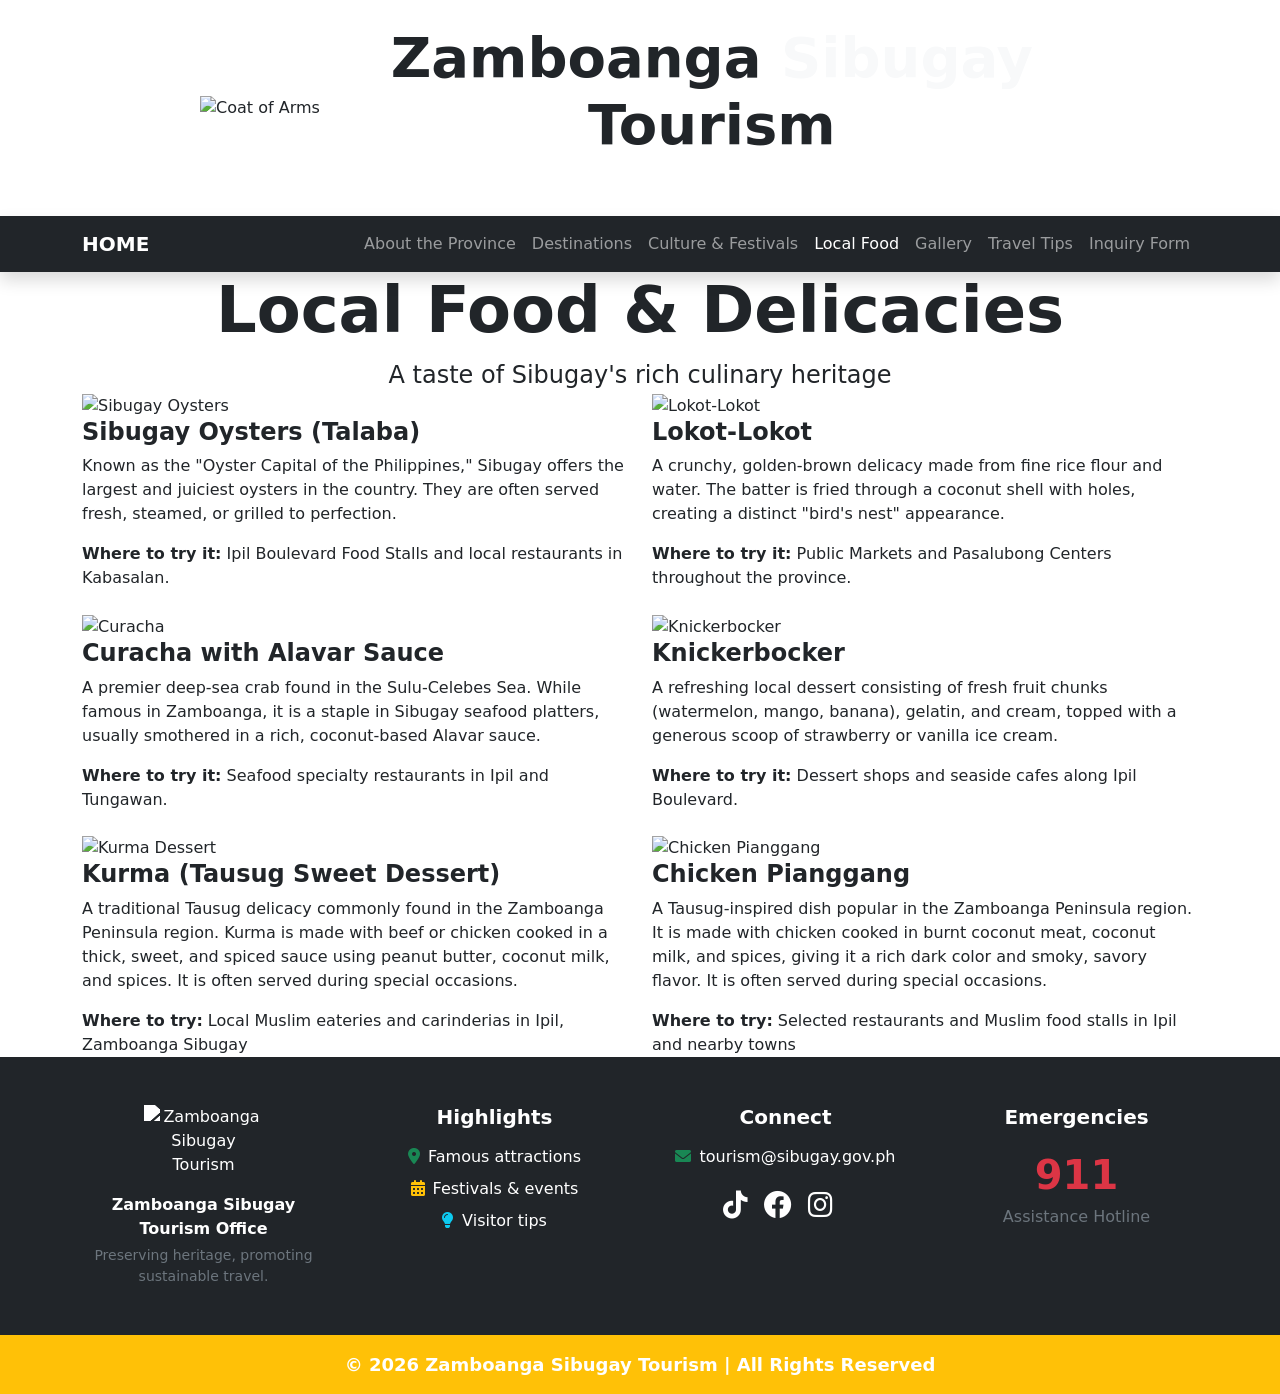
==== sibugayfood.html @ 1bdfa1ac "Add files via upload" ====
<!DOCTYPE html>
<html lang="en">
<head>
    <meta charset="UTF-8">
    <meta name="viewport" content="width=device-width, initial-scale=1.0">
    <title>Local Food | Zamboanga Sibugay Tourism</title>
    <link href="https://cdn.jsdelivr.net/npm/bootstrap@5.3.3/dist/css/bootstrap.min.css" rel="stylesheet">
    <link href="https://cdnjs.cloudflare.com/ajax/libs/font-awesome/6.0.0/css/all.min.css" rel="stylesheet">
    <link href="styles/style.css" rel="stylesheet">
</head>
<body>

    <!-- 1. Header with Coat of Arms -->
    <header class="header-brand py-4">
        <div class="container">
            <div class="row align-items-center justify-content-center text-center">
                <div class="col-auto">
                    <img src="images/coatofarms.png" alt="Coat of Arms" class="mb-0 img-fluid" style="max-width: 160px;">
                </div>
                <div class="col-12 col-md-8">
                    <h1 class="display-4 fw-bold mb-1">
                        <span class="text-custom-green">Zamboanga</span>
                        <span class="text-light">Sibugay</span>
                        <span class="text-custom-red">Tourism</span>
                    </h1>
                    <p class="lead text-white fw-semibold mb-0">Discover the Natural Gems of the Peninsula</p>
                </div>
            </div>
        </div>
    </header>

    <!-- 2. Shared Navigation -->
    <nav class="navbar navbar-expand-lg navbar-dark bg-dark sticky-top shadow">
        <div class="container">
            <a class="navbar-brand fw-bold" href="index.html">HOME</a>
            <button class="navbar-toggler" type="button" data-bs-toggle="collapse" data-bs-target="#navbarNav">
                <span class="navbar-toggler-icon"></span>
            </button>
            <div class="collapse navbar-collapse" id="navbarNav">
                <ul class="navbar-nav ms-auto">
                    <li class="nav-item"><a class="nav-link" href="sibugayabout.html">About the Province</a></li>
                    <li class="nav-item"><a class="nav-link" href="sibugaydestinations.html">Destinations</a></li>
                    <li class="nav-item"><a class="nav-link" href="sibugayculture.html">Culture & Festivals</a></li>
                    <li class="nav-item"><a class="nav-link active" href="sibugayfood.html">Local Food</a></li>
                    <li class="nav-item"><a class="nav-link" href="sibugaygallery.html">Gallery</a></li>
                    <li class="nav-item"><a class="nav-link" href="sibugaytips.html">Travel Tips</a></li>
                    <li class="nav-item"><a class="nav-link" href="sibugayinquiry.html">Inquiry Form</a></li>
                </ul>
            </div>
        </div>
    </nav>

    <main>
        <!-- Hero Section -->
        <section class="hero-section text-center">
            <div class="container">
                <h2 class="display-3 fw-bold">Local Food & Delicacies</h2>
                <p class="fs-4 mb-0">A taste of Sibugay's rich culinary heritage</p>
            </div>
        </section>

        <!-- Food Content -->
        <section class="destinations-section">
            <div class="container">
                <div class="row g-4">
                    
                    <!-- Food Item 1: Sibugay Oysters -->
                    <div class="col-12 col-md-6">
                        <div class="destination-card h-100">
                            <img src="images/oysters.png" class="card-img-top" alt="Sibugay Oysters">
                            <div class="card-body">
                                <h4 class="fw-bold text-custom-green">Sibugay Oysters (Talaba)</h4>
                                <p class="card-text">Known as the "Oyster Capital of the Philippines," Sibugay offers the largest and juiciest oysters in the country. They are often served fresh, steamed, or grilled to perfection.</p>
                                <p class="mb-0"><strong>Where to try it:</strong> Ipil Boulevard Food Stalls and local restaurants in Kabasalan.</p>
                            </div>
                        </div>
                    </div>

                    <!-- Food Item 2: Lokot-Lokot -->
                    <div class="col-12 col-md-6">
                        <div class="destination-card h-100">
                            <img src="images/lokot-lokot.png" class="card-img-top" alt="Lokot-Lokot">
                            <div class="card-body">
                                <h4 class="fw-bold text-custom-green">Lokot-Lokot</h4>
                                <p class="card-text">A crunchy, golden-brown delicacy made from fine rice flour and water. The batter is fried through a coconut shell with holes, creating a distinct "bird's nest" appearance.</p>
                                <p class="mb-0"><strong>Where to try it:</strong> Public Markets and Pasalubong Centers throughout the province.</p>
                            </div>
                        </div>
                    </div>

                    <!-- Food Item 3: Curacha -->
                    <div class="col-12 col-md-6">
                        <div class="destination-card h-100">
                            <img src="images/curacha.png" class="card-img-top" alt="Curacha">
                            <div class="card-body">
                                <h4 class="fw-bold text-custom-green">Curacha with Alavar Sauce</h4>
                                <p class="card-text">A premier deep-sea crab found in the Sulu-Celebes Sea. While famous in Zamboanga, it is a staple in Sibugay seafood platters, usually smothered in a rich, coconut-based Alavar sauce.</p>
                                <p class="mb-0"><strong>Where to try it:</strong> Seafood specialty restaurants in Ipil and Tungawan.</p>
                            </div>
                        </div>
                    </div>

                    <!-- Food Item 4: Knickerbocker -->
                    <div class="col-12 col-md-6">
                        <div class="destination-card h-100">
                            <img src="images/knickerbocker.png" class="card-img-top" alt="Knickerbocker">
                            <div class="card-body">
                                <h4 class="fw-bold text-custom-green">Knickerbocker</h4>
                                <p class="card-text">A refreshing local dessert consisting of fresh fruit chunks (watermelon, mango, banana), gelatin, and cream, topped with a generous scoop of strawberry or vanilla ice cream.</p>
                                <p class="mb-0"><strong>Where to try it:</strong> Dessert shops and seaside cafes along Ipil Boulevard.</p>
                            </div>
                        </div>
                    </div>

    <div class="col-12 col-md-6">
    <div class="destination-card h-100">
        <img src="images/kurma.png" class="card-img-top" alt="Kurma Dessert">
        <h4 class="fw-bold text-custom-green">Kurma (Tausug Sweet Dessert)</h4>
        <p>
            A traditional Tausug delicacy commonly found in the Zamboanga Peninsula region.
            Kurma is made with beef or chicken cooked in a thick, sweet, and spiced sauce
            using peanut butter, coconut milk, and spices. It is often served during special occasions.
        </p>
        <p class="mb-0">
            <strong>Where to try:</strong> Local Muslim eateries and carinderias in Ipil, Zamboanga Sibugay
        </p>
    </div>
</div>

<div class="col-12 col-md-6">
    <div class="destination-card h-100">
        <img src="images/pianggang.png" class="card-img-top" alt="Chicken Pianggang">
        <h4 class="fw-bold text-custom-green">Chicken Pianggang</h4>
        <p>
            A Tausug-inspired dish popular in the Zamboanga Peninsula region. 
            It is made with chicken cooked in burnt coconut meat, coconut milk, and spices,
            giving it a rich dark color and smoky, savory flavor. It is often served during special occasions.
        </p>
        <p class="mb-0">
            <strong>Where to try:</strong> Selected restaurants and Muslim food stalls in Ipil and nearby towns
        </p>
    </div>
</div>

                </div>
            </div>
        </section>
    </main>

    <!-- 3. Shared Footer -->
    <footer class="main-footer bg-dark text-white pt-5">
        <div class="container footer-container">
            <div class="row gx-lg-5 gy-4 text-center justify-content-center">
                <div class="col-sm-6 col-md-3 footer-col d-flex flex-column align-items-center text-center">
                    <img src="images/coatofarms.png" alt="Zamboanga Sibugay Tourism" style="width:120px; filter: brightness(0) invert(1);" class="img-fluid mb-3">
                    <p class="fw-bold mb-1">Zamboanga Sibugay Tourism Office</p>
                    <p class="small text-secondary mb-0">Preserving heritage, promoting sustainable travel.</p>
                </div>
                <div class="col-sm-6 col-md-3 footer-col d-flex flex-column align-items-center">
                    <h3 class="h5 fw-bold mb-3">Highlights</h3>
                    <ul class="list-unstyled">
                        <li class="mb-2"><i class="fas fa-map-marker-alt me-2 text-success"></i>Famous attractions</li>
                        <li class="mb-2"><i class="fas fa-calendar-alt me-2 text-warning"></i>Festivals & events</li>
                        <li class="mb-2"><i class="fas fa-lightbulb me-2 text-info"></i>Visitor tips</li>
                    </ul>
                </div>
                <div class="col-sm-6 col-md-3 footer-col d-flex flex-column align-items-center text-center">
                    <h3 class="h5 fw-bold mb-3">Connect</h3>
                    <p class="mb-2"><i class="fas fa-envelope me-2 text-success"></i>tourism@sibugay.gov.ph</p>
                    <div class="socials d-flex gap-3 fs-3 mt-2 justify-content-center">
                        <span class="text-white" style="pointer-events:none;"><i class="fab fa-tiktok"></i></span>
                        <span class="text-white" style="pointer-events:none;"><i class="fab fa-facebook"></i></span>
                        <span class="text-white" style="pointer-events:none;"><i class="fab fa-instagram"></i></span>
                        <span class="text-white" style="pointer-events:none;"><i class="fab fa-x-twitter"></i></span>
                    </div>
                </div>
                <div class="col-sm-6 col-md-3 footer-col d-flex flex-column align-items-center">
                    <h3 class="h5 fw-bold mb-3">Emergencies</h3>
                    <p class="phone fs-1 fw-bold text-danger mb-0">911</p>
                    <p class="text-secondary">Assistance Hotline</p>
                </div>
            </div>
        </div>
        <div class="bg-warning text-center py-3 mt-5">
            <div class="container">
                <p class="mb-0 fw-bold text-white" style="font-size: 18px;">
                    &copy; 2026 Zamboanga Sibugay Tourism | All Rights Reserved
                </p>
            </div>
        </div>
    </footer>

    <!-- Bootstrap JS -->
    <script src="https://cdn.jsdelivr.net/npm/bootstrap@5.3.3/dist/js/bootstrap.bundle.min.js"></script>
</body>
</html>
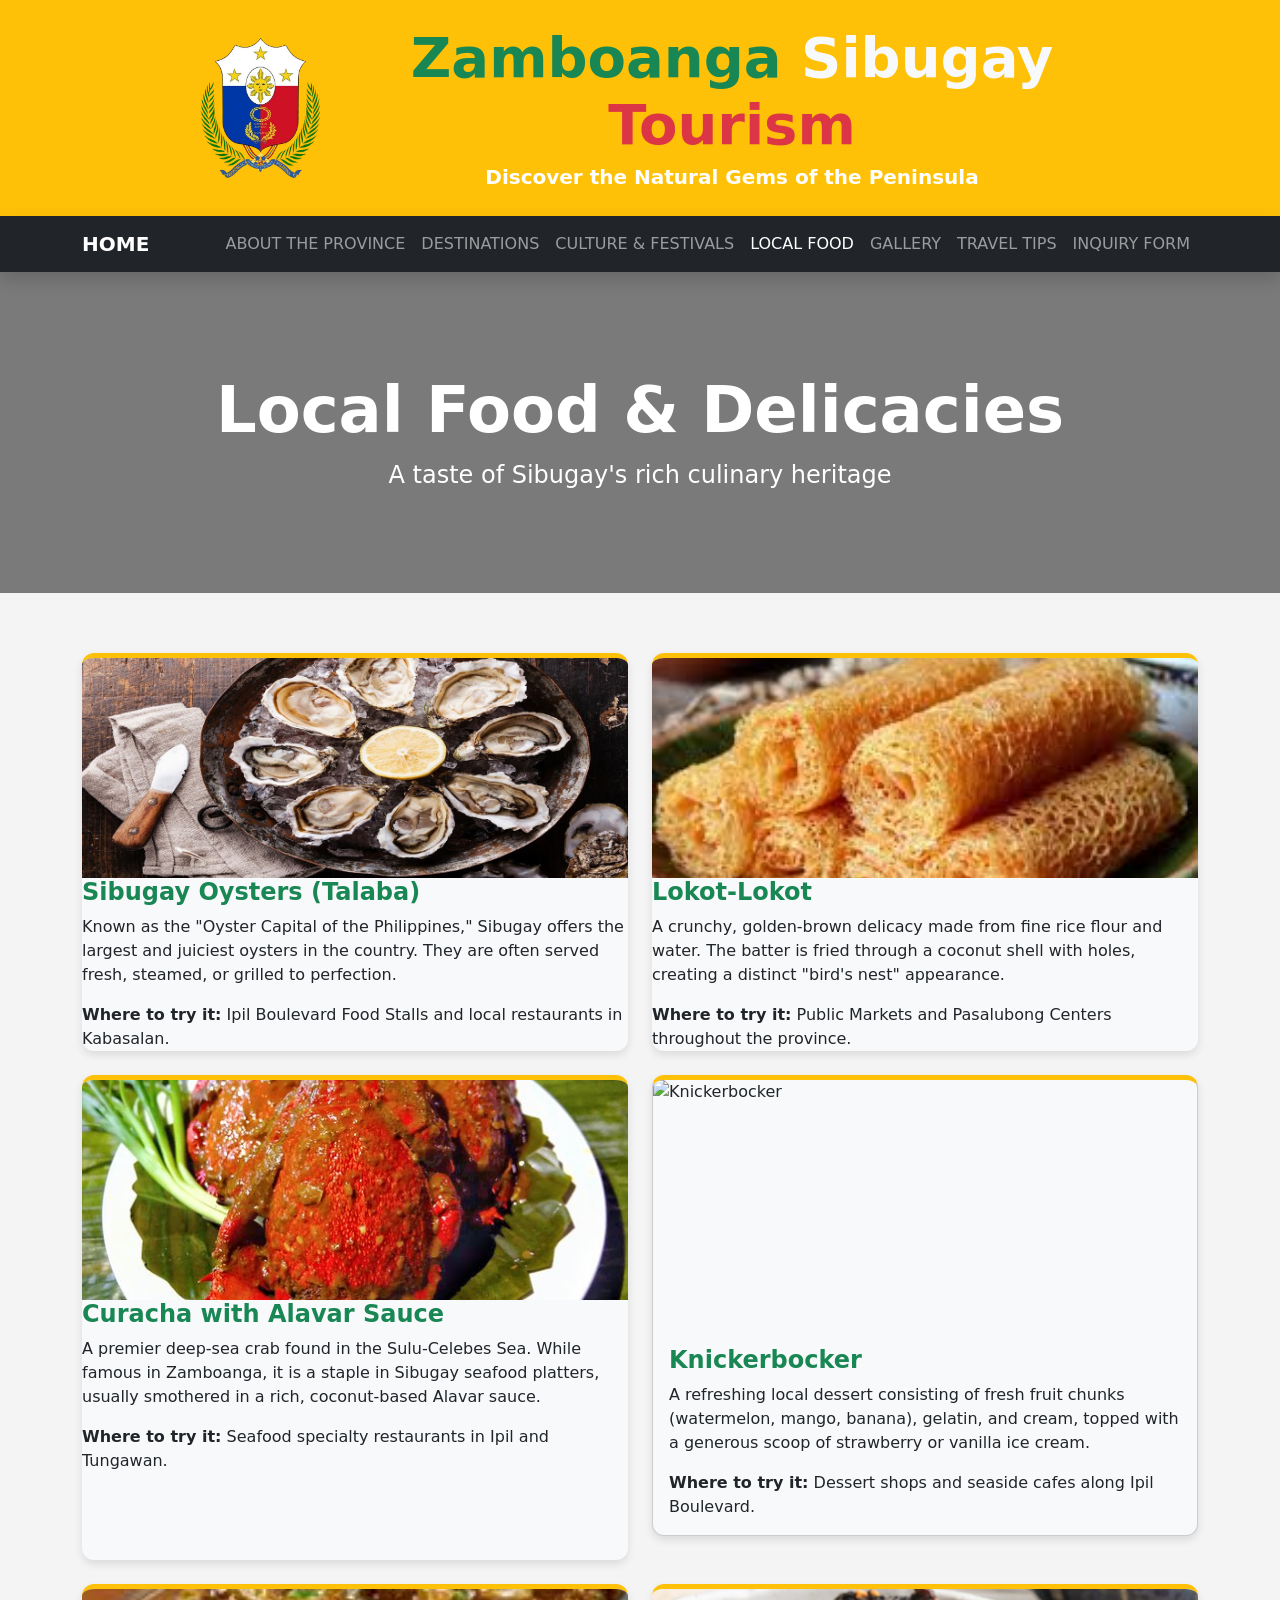
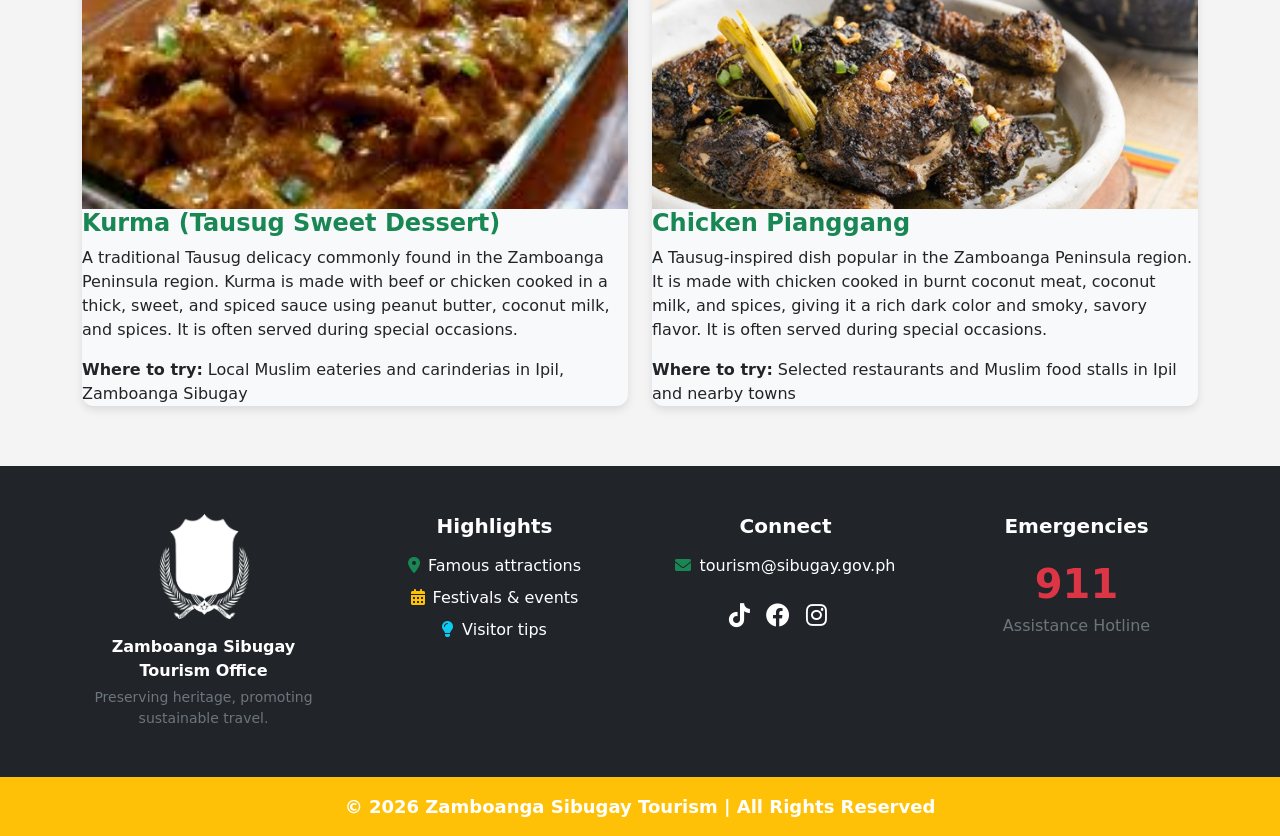
==== commit 9f8b327a: "Update sibugayfood.html" ====
--- a/sibugayfood.html
+++ b/sibugayfood.html
@@ -51,7 +51,7 @@
     </nav>
 
     <main>
-        <!-- Hero Section -->
+       
         <section class="hero-section text-center">
             <div class="container">
                 <h2 class="display-3 fw-bold">Local Food & Delicacies</h2>
@@ -59,12 +59,12 @@
             </div>
         </section>
 
-        <!-- Food Content -->
+       
         <section class="destinations-section">
             <div class="container">
                 <div class="row g-4">
                     
-                    <!-- Food Item 1: Sibugay Oysters -->
+                    
                     <div class="col-12 col-md-6">
                         <div class="destination-card h-100">
                             <img src="images/oysters.png" class="card-img-top" alt="Sibugay Oysters">
@@ -76,7 +76,7 @@
                         </div>
                     </div>
 
-                    <!-- Food Item 2: Lokot-Lokot -->
+                   
                     <div class="col-12 col-md-6">
                         <div class="destination-card h-100">
                             <img src="images/lokot-lokot.png" class="card-img-top" alt="Lokot-Lokot">
@@ -88,7 +88,7 @@
                         </div>
                     </div>
 
-                    <!-- Food Item 3: Curacha -->
+                    
                     <div class="col-12 col-md-6">
                         <div class="destination-card h-100">
                             <img src="images/curacha.png" class="card-img-top" alt="Curacha">
@@ -100,17 +100,17 @@
                         </div>
                     </div>
 
-                    <!-- Food Item 4: Knickerbocker -->
-                    <div class="col-12 col-md-6">
-                        <div class="destination-card h-100">
-                            <img src="images/knickerbocker.png" class="card-img-top" alt="Knickerbocker">
-                            <div class="card-body">
-                                <h4 class="fw-bold text-custom-green">Knickerbocker</h4>
-                                <p class="card-text">A refreshing local dessert consisting of fresh fruit chunks (watermelon, mango, banana), gelatin, and cream, topped with a generous scoop of strawberry or vanilla ice cream.</p>
-                                <p class="mb-0"><strong>Where to try it:</strong> Dessert shops and seaside cafes along Ipil Boulevard.</p>
-                            </div>
-                        </div>
-                    </div>
+                    
+                   <div class="col-12 col-md-6 mb-4">
+  <div class="card destination-card h-100 overflow-hidden">
+    <img src="images/knickerbocker.png" class="card-img-top img-fluid" alt="Knickerbocker" style="object-fit: cover; height: 250px;">
+    <div class="card-body d-flex flex-column">
+      <h4 class="fw-bold text-custom-green">Knickerbocker</h4>
+      <p class="card-text">A refreshing local dessert consisting of fresh fruit chunks (watermelon, mango, banana), gelatin, and cream, topped with a generous scoop of strawberry or vanilla ice cream.</p>
+      <p class="mb-0 mt-auto"><strong>Where to try it:</strong> Dessert shops and seaside cafes along Ipil Boulevard.</p>
+    </div>
+  </div>
+</div>
 
     <div class="col-12 col-md-6">
     <div class="destination-card h-100">
@@ -193,4 +193,4 @@
     <!-- Bootstrap JS -->
     <script src="https://cdn.jsdelivr.net/npm/bootstrap@5.3.3/dist/js/bootstrap.bundle.min.js"></script>
 </body>
-</html>+</html>
--- a/styles/style.css
+++ b/styles/style.css
@@ -0,0 +1,234 @@
+body {
+    /* Remove text-align: center to let Bootstrap handle alignment */
+    font-family: system-ui, -apple-system, sans-serif; 
+    background-color: #f4f4f4;
+}
+
+/* ================= HEADER ================= */
+
+header .logo {
+    position: absolute;
+    left: 1rem;
+    top: 50%;
+    transform: translateY(-50%);
+    width: 120px;
+    height: auto;
+}
+
+header .title {
+    margin: 0;
+    font-size: 2rem;
+    font-weight: 700;
+    color: #000;
+}
+
+/* ================= COLORS ================= */
+.blue  { color: #0038a8; }
+.red   { color: #ce1126; }
+.gold  { color: #fcd116; }
+.green { color: #006847; }
+
+/* ================= CONTENT ================= */
+.content {
+    text-align: justify;
+    max-width: 1100px;
+    margin: auto;
+}
+
+/* ================= HEADER BRAND ================= */
+/* Custom styles to match your specific palette */
+.header-brand { background-color: #ffc107 !important; }
+.footer-bottom { background-color: #ffc107 !important; color: white !important; }
+
+.text-custom-green { color: #198754 !important; }
+.text-custom-red { color: #dc3545 !important; }
+
+.phone {
+    font-size: 2.5rem;
+    font-weight: 700;
+}
+
+.socials i {
+    font-size: 1.5rem;
+}
+
+.socials {
+    display: flex;
+    justify-content: center;
+    gap: 15px; /* Adjust this to change space between icons */
+}
+
+/* ================= MOBILE FIX ================= */
+@media (max-width: 767px) {
+    header .logo {
+        position: static;
+        display: block;
+        margin: 0 auto 10px auto;
+        transform: none;
+    }
+
+    header .title {
+        text-align: center;
+        margin: 0;
+    }
+}
+
+/* ================= GALLERY ================= */
+.gallery-container {
+    padding: 40px 0;
+}
+
+.gallery-item {
+    position: relative;
+    overflow: hidden;
+    border-radius: 10px;
+    height: 250px;
+    cursor: pointer;
+    box-shadow: 0 4px 6px rgba(0,0,0,0.1);
+    transition: transform 0.3s ease;
+}
+
+.gallery-item:hover {
+    transform: scale(1.03);
+}
+
+.gallery-item img {
+    width: 100%;
+    height: 100%;
+    object-fit: cover;
+    transition: 0.4s ease;
+}
+
+.gallery-item:hover img {
+    transform: scale(1.1);
+}
+
+/* overlay */
+.gallery-overlay {
+    position: absolute;
+    bottom: 0;
+    left: 0;
+    right: 0;
+    padding: 15px;
+    color: white;
+    background: linear-gradient(transparent, rgba(0,0,0,0.7));
+    opacity: 0;
+    transition: 0.3s ease;
+}
+
+.gallery-item:hover .gallery-overlay {
+    opacity: 1;
+}
+
+/* ================= LIGHTBOX (FIXED WORKING VERSION) ================= */
+.lightbox {
+    display: none;
+    position: fixed;
+    top: 0;
+    left: 0;
+    width: 100%;
+    height: 100%;
+    background: rgba(0,0,0,0.95);
+    justify-content: center;
+    align-items: center;
+    z-index: 9999;
+}
+
+.lightbox.active {
+    display: flex;
+}
+
+.lightbox img {
+    max-width: 85%;
+    max-height: 80%;
+    border-radius: 10px;
+}
+
+.lightbox-close {
+    position: absolute;
+    top: 20px;
+    right: 30px;
+    font-size: 40px;
+    color: white;
+    cursor: pointer;
+}
+
+.lightbox-close:hover {
+    color: #ffc107;
+}
+
+/* ================= HERO SECTION ================= */
+.hero-section {
+    background: linear-gradient(rgba(0,0,0,0.5), rgba(0,0,0,0.5)), url('images/sibugay-bg.png') center/cover;
+    padding: 100px 0;
+    color: white;
+}
+
+/* ================= GALLERY & IMAGES ================= */
+.gallery-img { 
+    height: 200px; 
+    object-fit: cover; 
+    cursor: pointer; 
+    transition: 0.3s; 
+    border-radius: 12px; 
+}
+
+.gallery-img:hover { 
+    transform: scale(1.05); 
+    box-shadow: 0 10px 20px rgba(0,0,0,0.2); 
+}
+
+.card-img-top { 
+    height: 220px; 
+    object-fit: cover; 
+}
+
+/* ================= NAVBAR ================= */
+.navbar-dark .navbar-nav .nav-link { 
+    text-transform: uppercase; 
+    font-weight: 500; 
+}
+
+/* ================= DESTINATIONS & SECTIONS ================= */
+.destinations-section {
+    padding: 60px 0;
+}
+
+.destination-card {
+    background: #f8f9fa;
+    border-radius: 12px;
+    overflow: hidden;
+    box-shadow: 0 4px 8px rgba(0,0,0,0.1);
+    transition: 0.3s;
+    border-top: 5px solid #ffc107;
+}
+
+.destination-card:hover { 
+    transform: translateY(-5px); 
+    box-shadow: 0 8px 16px rgba(0,0,0,0.2); 
+}
+
+/* ================= BUTTONS ================= */
+.btn-custom-green { 
+    background-color: #198754; 
+    border-color: #198754; 
+    color: white; 
+}
+
+.btn-custom-green:hover { 
+    background-color: #146c43; 
+    border-color: #146c43; 
+}
+
+/* ================= ABOUT SECTION ================= */
+.about-section {
+    padding: 60px 0;
+}
+
+.about-card {
+    background: #f8f9fa;
+    padding: 30px;
+    border-radius: 12px;
+    border-left: 5px solid #ffc107;
+    margin-bottom: 30px;
+}
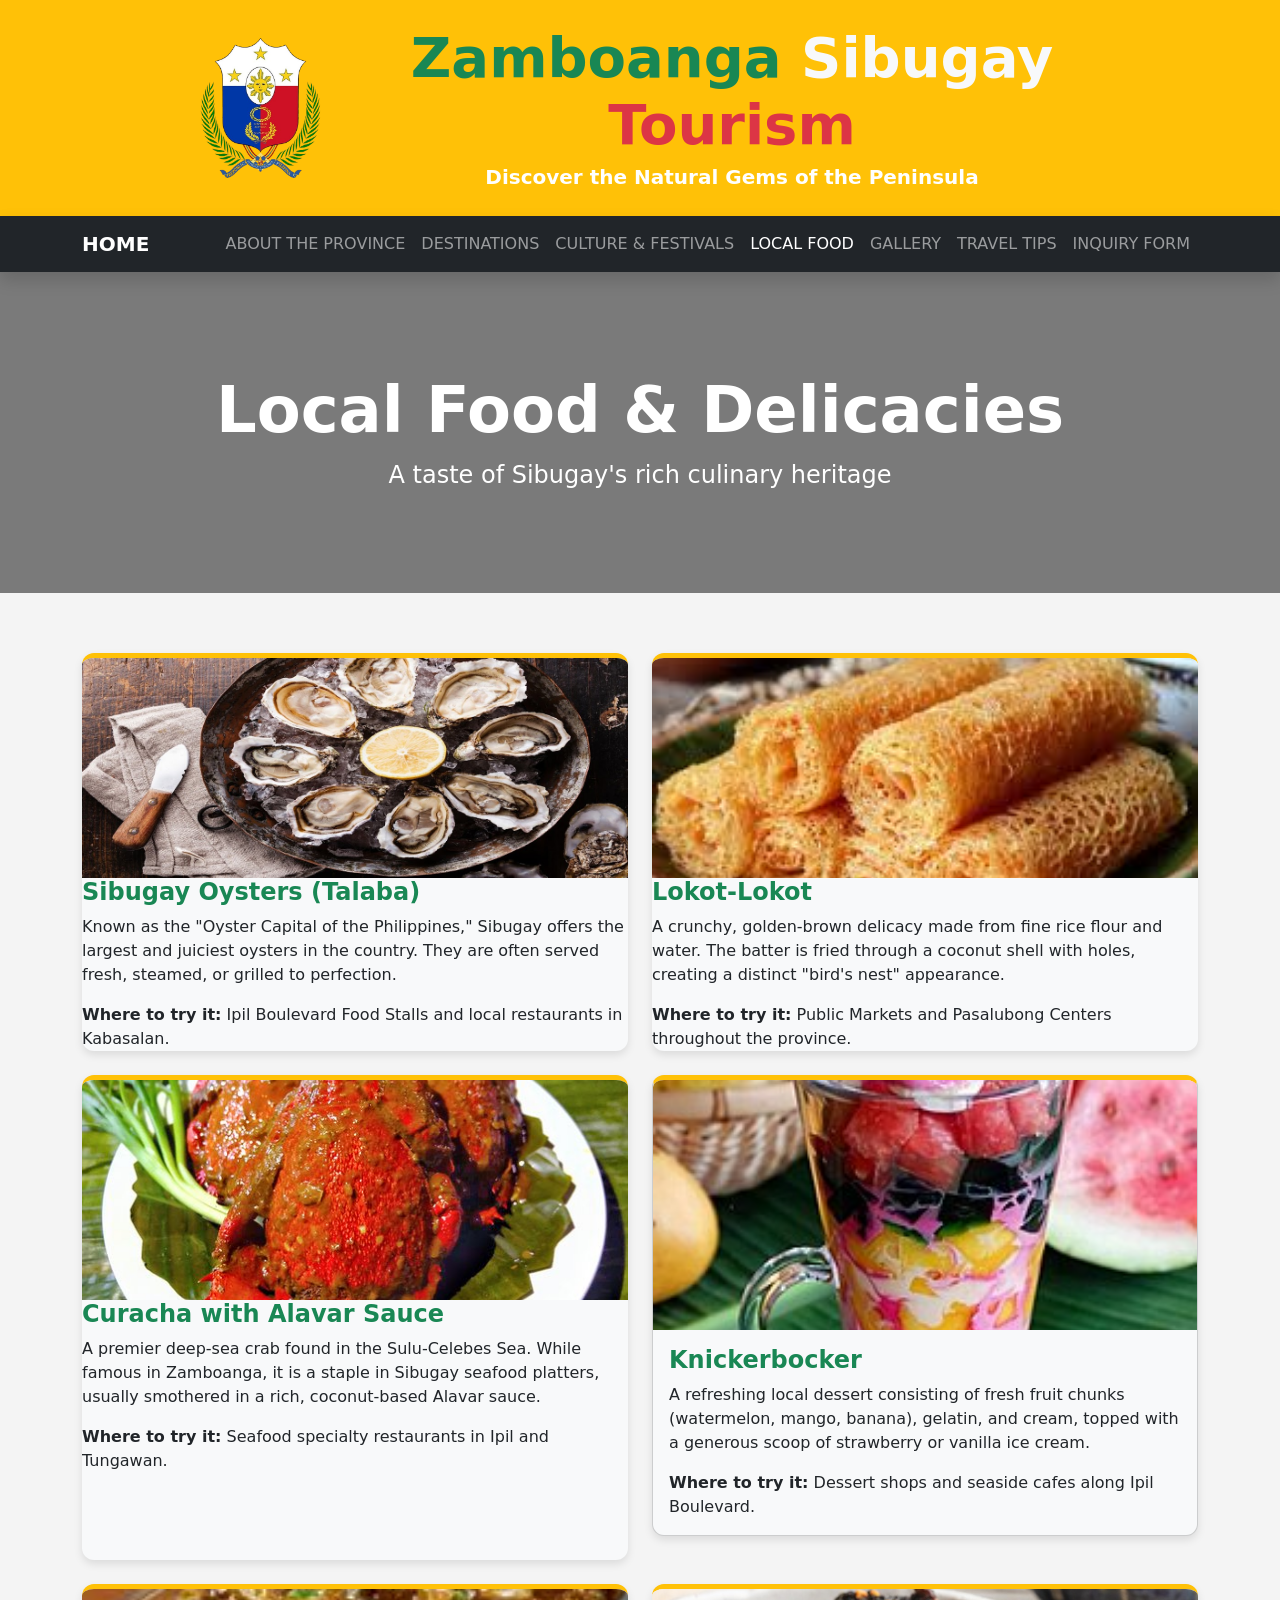
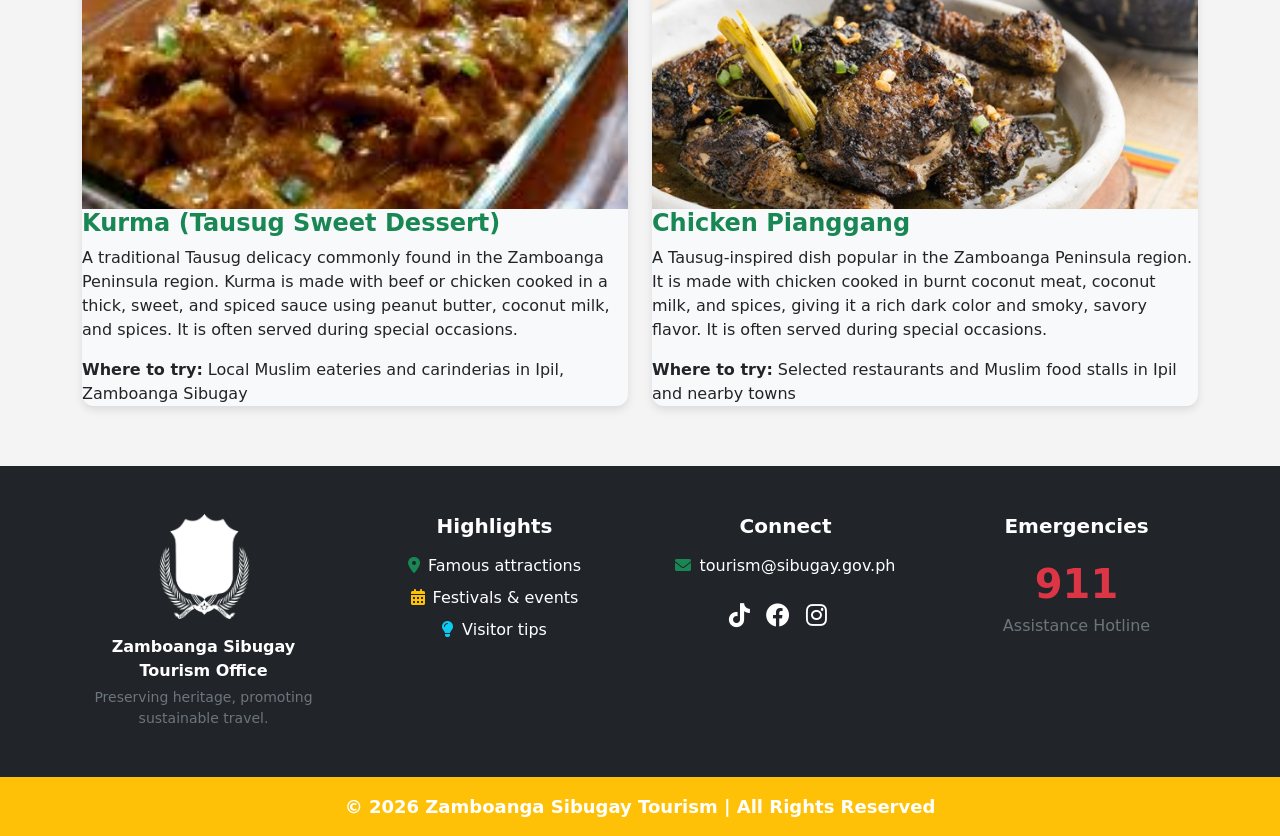
==== commit 130b3be4: "Update sibugayfood.html" ====
--- a/sibugayfood.html
+++ b/sibugayfood.html
@@ -103,7 +103,7 @@
                     
                    <div class="col-12 col-md-6 mb-4">
   <div class="card destination-card h-100 overflow-hidden">
-    <img src="images/knickerbocker.png" class="card-img-top img-fluid" alt="Knickerbocker" style="object-fit: cover; height: 250px;">
+    <img src="images/Knickerbocker.png" class="card-img-top img-fluid" alt="Knickerbocker" style="object-fit: cover; height: 250px;">
     <div class="card-body d-flex flex-column">
       <h4 class="fw-bold text-custom-green">Knickerbocker</h4>
       <p class="card-text">A refreshing local dessert consisting of fresh fruit chunks (watermelon, mango, banana), gelatin, and cream, topped with a generous scoop of strawberry or vanilla ice cream.</p>
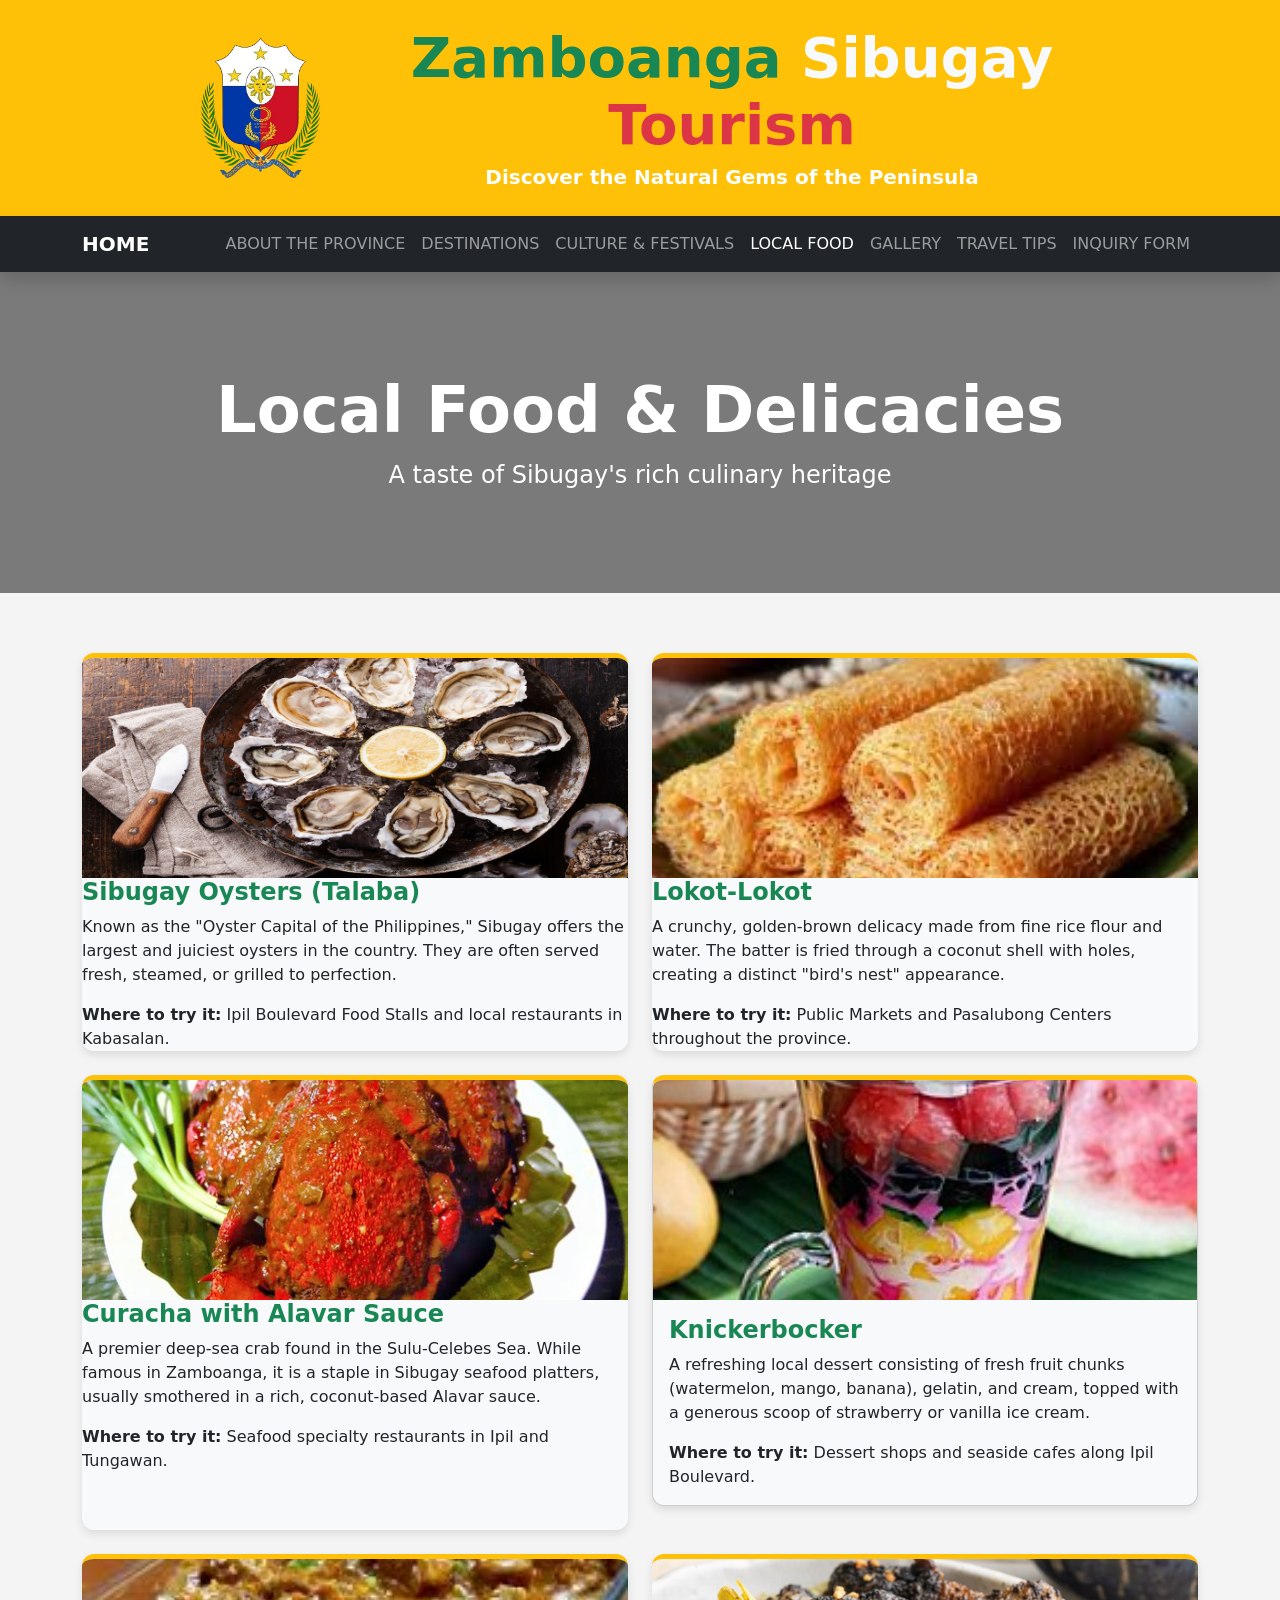
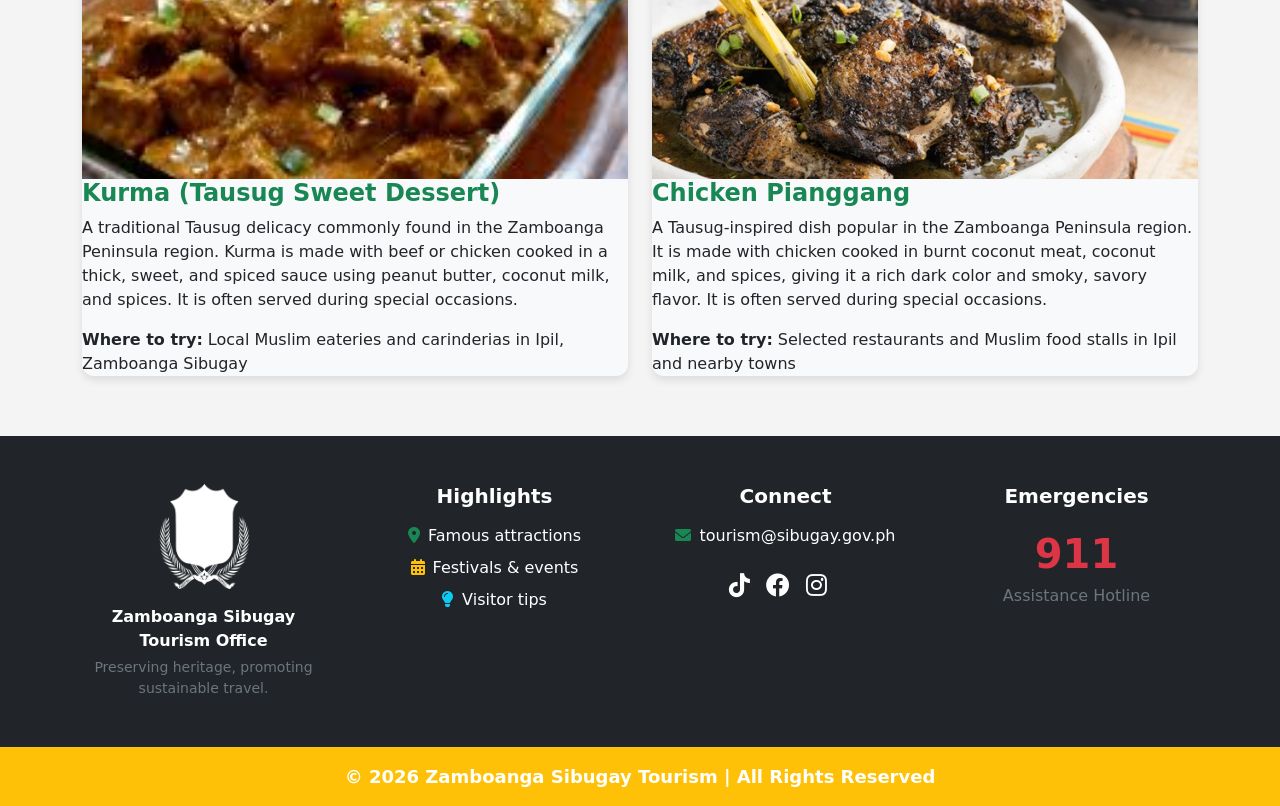
==== commit 98460358: "Update sibugayfood.html" ====
--- a/sibugayfood.html
+++ b/sibugayfood.html
@@ -103,7 +103,7 @@
                     
                    <div class="col-12 col-md-6 mb-4">
   <div class="card destination-card h-100 overflow-hidden">
-    <img src="images/Knickerbocker.png" class="card-img-top img-fluid" alt="Knickerbocker" style="object-fit: cover; height: 250px;">
+    <img src="images/Knickerbocker.png" class="card-img-top img-fluid" alt="Knickerbocker">
     <div class="card-body d-flex flex-column">
       <h4 class="fw-bold text-custom-green">Knickerbocker</h4>
       <p class="card-text">A refreshing local dessert consisting of fresh fruit chunks (watermelon, mango, banana), gelatin, and cream, topped with a generous scoop of strawberry or vanilla ice cream.</p>
